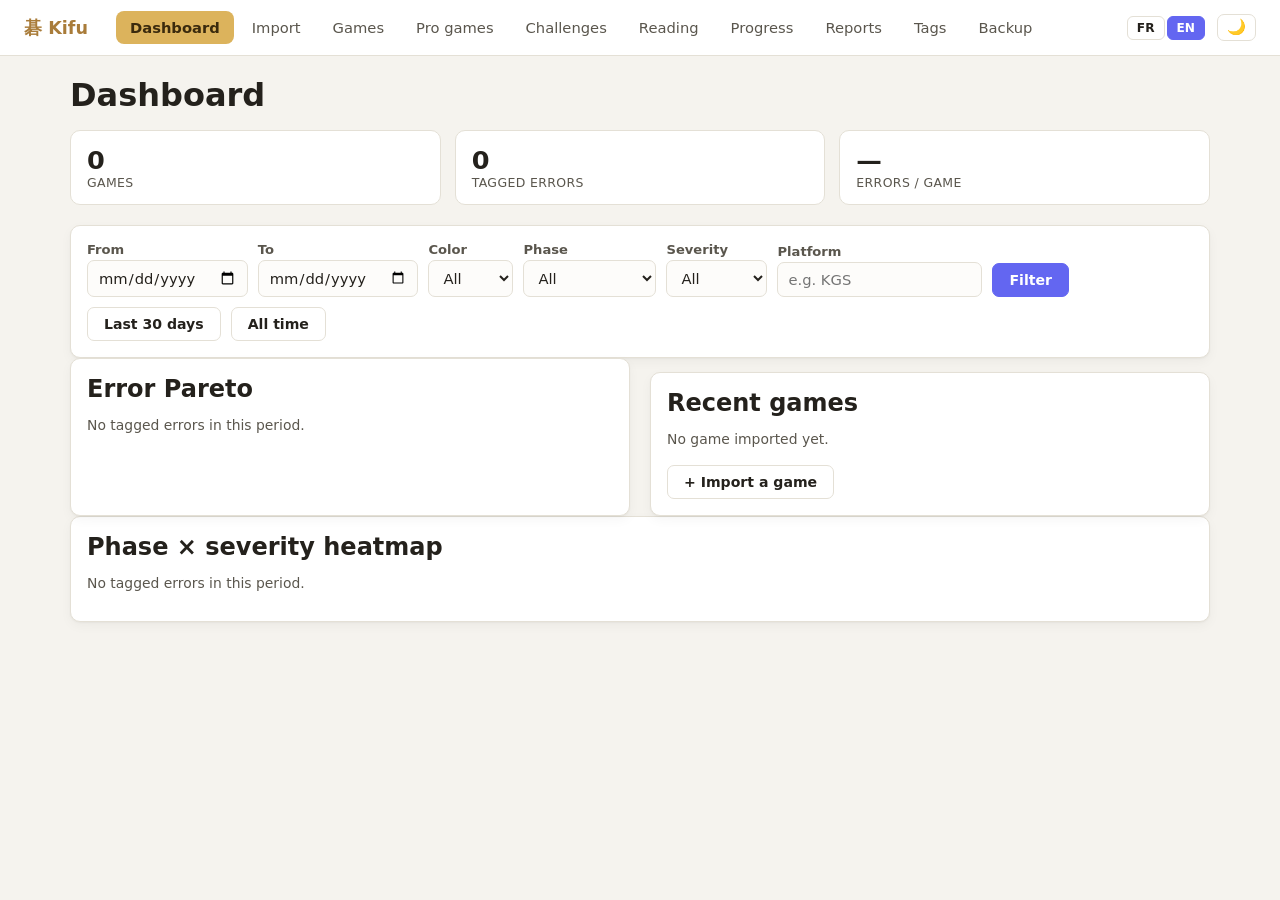
==== index.html @ 1a749c23 "Défis en onglets par semaine + mode sombre sur tout le site Défis : regroupés par semaine, chacune d" ====
<!doctype html>
<html lang="fr">
<head>
  <meta charset="utf-8" />
  <meta name="viewport" content="width=device-width, initial-scale=1" />
  <title>Dashboard — Kifu</title>
  <link rel="stylesheet" href="css/style.css?v=200" />
</head>
<body>
  <div id="nav-root"></div>
  <main>
    <h1 data-i18n="dashboard.title">Dashboard</h1>

    <div class="stat-cards" id="stat-cards"></div>

    <div class="panel">
      <div class="toolbar" style="margin-bottom:0;">
        <div class="field">
          <label for="fl-date-from" data-i18n="dashboard.filters.from">Du</label>
          <input id="fl-date-from" type="date" />
        </div>
        <div class="field">
          <label for="fl-date-to" data-i18n="dashboard.filters.to">Au</label>
          <input id="fl-date-to" type="date" />
        </div>
        <div class="field">
          <label for="fl-color" data-i18n="dashboard.filters.color">Couleur</label>
          <select id="fl-color">
            <option value="" data-i18n="dashboard.filters.colorAll">Toutes</option>
            <option value="black" data-i18n="dashboard.filters.colorBlack">Noir</option>
            <option value="white" data-i18n="dashboard.filters.colorWhite">Blanc</option>
          </select>
        </div>
        <div class="field">
          <label for="fl-phase" data-i18n="dashboard.filters.phase">Phase</label>
          <select id="fl-phase">
            <option value="" data-i18n="dashboard.filters.phaseAll">Toutes</option>
            <option value="fuseki" data-i18n="dashboard.filters.phaseFuseki">Fuseki</option>
            <option value="milieu" data-i18n="dashboard.filters.phaseMilieu">Milieu</option>
            <option value="yose" data-i18n="dashboard.filters.phaseYose">Yose</option>
          </select>
        </div>
        <div class="field">
          <label for="fl-severity" data-i18n="dashboard.filters.severity">Sévérité</label>
          <select id="fl-severity">
            <option value="" data-i18n="dashboard.filters.severityAll">Toutes</option>
            <option value="mineure" data-i18n="dashboard.filters.severityMineure">Mineure</option>
            <option value="moyenne" data-i18n="dashboard.filters.severityMoyenne">Moyenne</option>
            <option value="critique" data-i18n="dashboard.filters.severityCritique">Critique</option>
          </select>
        </div>
        <div class="field">
          <label for="fl-platform" data-i18n="dashboard.filters.platform">Plateforme</label>
          <input id="fl-platform" type="text" placeholder="ex : KGS" data-i18n-placeholder="dashboard.filters.platformPlaceholder" />
        </div>
        <div class="field">
          <button id="fl-apply" class="primary" data-i18n="dashboard.filters.apply">Filtrer</button>
        </div>
        <div class="field">
          <button id="fl-30d" data-i18n="dashboard.filters.last30d">30 derniers jours</button>
        </div>
        <div class="field">
          <button id="fl-reset" data-i18n="dashboard.filters.reset">Tout l'historique</button>
        </div>
      </div>
    </div>

    <div class="grid-2">
      <div class="panel">
        <h2 data-i18n="dashboard.pareto.title">Pareto des erreurs</h2>
        <div id="pareto-chart"></div>
        <p id="pareto-empty" class="muted hidden" data-i18n="dashboard.pareto.empty">Aucune erreur taguée sur cette période.</p>
      </div>

      <div class="panel">
        <h2 data-i18n="dashboard.recent.title">Parties récentes</h2>
        <div id="recent-games"></div>
        <div class="modal-actions" style="justify-content:flex-start;">
          <a class="btn primary" style="text-decoration:none;display:inline-block;" href="import.html" data-i18n="dashboard.recent.import">+ Importer une partie</a>
        </div>
      </div>
    </div>

    <div class="panel">
      <h2 data-i18n="dashboard.heatmap.title">Heatmap phase × sévérité</h2>
      <div id="heatmap"></div>
      <p id="heatmap-empty" class="muted hidden" data-i18n="dashboard.heatmap.empty">Aucune erreur taguée sur cette période.</p>
    </div>
  </main>

  <script src="js/sgf.js?v=200"></script>
  <script src="js/api.js?v=200"></script>
  <script src="js/i18n.js?v=200"></script>
  <script src="js/nav.js?v=200"></script>
  <script src="js/dashboard.js?v=200"></script>
</body>
</html>
---- css/style.css ----
:root {
  --bg: #f5f3ee;
  --bg-panel: #ffffff;
  --wood: #dcb35c;
  --wood-dark: #a97c3a;
  --ink: #24211c;
  --ink-soft: #5a564d;
  --border: #e4e0d6;
  --accent: #6366f1;
  --accent-dark: #4338ca;
  --sev-mineure: #22c55e;
  --sev-moyenne: #f59e0b;
  --sev-critique: #ef4444;
  --radius: 10px;
  --shadow: 0 1px 2px rgba(0, 0, 0, 0.04), 0 4px 12px rgba(0, 0, 0, 0.04);
  --input-bg: #fdfcfa;
  --hover-row: #faf8f3;
  --dropzone-hover-bg: #f2f2ff;
  --modal-backdrop: rgba(20, 18, 12, 0.4);
  --green-bg: #ecfdf5;
  --green-bg-soft: #f0fdf4;
  --green-border: #22c55e;
  --green-border-soft: #86efac;
  --green-text: #065f46;
  --red-bg: #fef2f2;
  --red-solid: #ef4444;
  color-scheme: light;
  font-family: "Segoe UI", system-ui, -apple-system, sans-serif;
}

@media (prefers-color-scheme: dark) {
  :root:not([data-theme="light"]) {
    --bg: #16140f;
    --bg-panel: #211e18;
    --wood-dark: #d6a659;
    --ink: #ede8de;
    --ink-soft: #a8a192;
    --border: #3a352b;
    --accent: #818cf8;
    --accent-dark: #a5b4fc;
    --shadow: 0 1px 2px rgba(0, 0, 0, 0.3), 0 4px 14px rgba(0, 0, 0, 0.35);
    --input-bg: #1a1712;
    --hover-row: #29251d;
    --dropzone-hover-bg: #24243a;
    --modal-backdrop: rgba(0, 0, 0, 0.6);
    --green-bg: #123324;
    --green-bg-soft: #0f2a1d;
    --green-border: #22c55e;
    --green-border-soft: #2f7a4d;
    --green-text: #6ee7a7;
    --red-bg: #3a1414;
    color-scheme: dark;
  }
}

[data-theme="dark"] {
  --bg: #16140f;
  --bg-panel: #211e18;
  --wood-dark: #d6a659;
  --ink: #ede8de;
  --ink-soft: #a8a192;
  --border: #3a352b;
  --accent: #818cf8;
  --accent-dark: #a5b4fc;
  --shadow: 0 1px 2px rgba(0, 0, 0, 0.3), 0 4px 14px rgba(0, 0, 0, 0.35);
  --input-bg: #1a1712;
  --hover-row: #29251d;
  --dropzone-hover-bg: #24243a;
  --modal-backdrop: rgba(0, 0, 0, 0.6);
  --green-bg: #123324;
  --green-bg-soft: #0f2a1d;
  --green-border: #22c55e;
  --green-border-soft: #2f7a4d;
  --green-text: #6ee7a7;
  --red-bg: #3a1414;
  color-scheme: dark;
}

* {
  box-sizing: border-box;
}

body {
  margin: 0;
  background: var(--bg);
  color: var(--ink);
  min-height: 100vh;
}

a {
  color: var(--accent-dark);
}

h1, h2, h3 {
  font-weight: 650;
  margin: 0 0 0.5em;
}

/* --- Navigation --- */

#nav-root {
  background: var(--bg-panel);
  border-bottom: 1px solid var(--border);
  padding: 0 24px;
  display: flex;
  align-items: center;
  gap: 4px;
  height: 56px;
  position: sticky;
  top: 0;
  z-index: 20;
}

#nav-root .brand {
  font-weight: 700;
  font-size: 1.1rem;
  margin-right: 24px;
  color: var(--wood-dark);
  text-decoration: none;
  display: flex;
  align-items: center;
  gap: 6px;
}

#nav-root a.nav-link {
  padding: 8px 14px;
  border-radius: 8px;
  text-decoration: none;
  color: var(--ink-soft);
  font-size: 0.92rem;
}

#nav-root a.nav-link:hover {
  background: var(--bg);
}

#nav-root a.nav-link.active {
  background: var(--wood);
  color: #3a2a0d;
  font-weight: 600;
}

.lang-switch {
  margin-left: auto;
  display: flex;
  gap: 2px;
  flex-shrink: 0;
}

.lang-btn {
  padding: 4px 9px;
  font-size: 0.76rem;
  border-radius: 6px;
}

.lang-btn.active {
  background: var(--accent);
  border-color: var(--accent);
  color: white;
}

.theme-toggle {
  margin-left: 8px;
  padding: 5px 9px;
  font-size: 0.95rem;
  line-height: 1;
}

.tab-row {
  display: flex;
  flex-wrap: wrap;
  gap: 6px;
  margin-bottom: 16px;
  border-bottom: 1px solid var(--border);
  padding-bottom: 12px;
}

.tab-btn {
  padding: 7px 14px;
  border-radius: 999px;
  font-size: 0.85rem;
}

.tab-btn.active {
  background: var(--accent);
  border-color: var(--accent);
  color: white;
}

.challenge-type-badge {
  text-transform: uppercase;
  letter-spacing: 0.03em;
  font-weight: 700;
}

.nav-toggle {
  display: none;
  margin-left: auto;
  padding: 6px 10px;
  font-size: 1.1rem;
  line-height: 1;
}

.nav-links {
  display: contents;
}

main {
  max-width: 1180px;
  margin: 0 auto;
  padding: 20px 20px 40px;
}

/* --- Panels / cards --- */

.panel {
  background: var(--bg-panel);
  border: 1px solid var(--border);
  border-radius: var(--radius);
  box-shadow: var(--shadow);
  padding: 16px;
}

.panel + .panel {
  margin-top: 14px;
}

.grid-2 {
  display: grid;
  grid-template-columns: 1fr 1fr;
  gap: 20px;
}

@media (max-width: 860px) {
  .grid-2 {
    grid-template-columns: 1fr;
  }
}

/* --- Forms --- */

label {
  display: block;
  font-size: 0.82rem;
  font-weight: 600;
  color: var(--ink-soft);
  margin: 12px 0 4px;
}

label:first-child {
  margin-top: 0;
}

input[type="text"],
input[type="date"],
input[type="number"],
input[type="url"],
select,
textarea {
  width: 100%;
  padding: 8px 10px;
  border: 1px solid var(--border);
  border-radius: 7px;
  background: var(--input-bg);
  color: var(--ink);
  font-size: 0.92rem;
  font-family: inherit;
}

textarea {
  resize: vertical;
  min-height: 80px;
}

input:focus, select:focus, textarea:focus {
  outline: 2px solid var(--accent);
  outline-offset: -1px;
}

.field-row {
  display: grid;
  grid-template-columns: 1fr 1fr;
  gap: 12px;
}

/* --- Buttons --- */

button, .btn {
  cursor: pointer;
  border: 1px solid var(--border);
  background: var(--bg-panel);
  color: var(--ink);
  padding: 8px 16px;
  border-radius: 7px;
  font-size: 0.88rem;
  font-weight: 600;
  font-family: inherit;
}

button:hover, .btn:hover {
  background: var(--bg);
}

button.primary {
  background: var(--accent);
  border-color: var(--accent);
  color: white;
}

button.primary:hover {
  background: var(--accent-dark);
}

button.danger {
  color: var(--sev-critique);
}

button:disabled {
  opacity: 0.5;
  cursor: not-allowed;
}

button.icon-btn {
  padding: 6px 9px;
}

/* --- Tables --- */

table {
  width: 100%;
  border-collapse: collapse;
  font-size: 0.9rem;
}

th, td {
  text-align: left;
  padding: 9px 10px;
  border-bottom: 1px solid var(--border);
}

th {
  color: var(--ink-soft);
  font-weight: 600;
  font-size: 0.78rem;
  text-transform: uppercase;
  letter-spacing: 0.03em;
  cursor: pointer;
  user-select: none;
}

tbody tr:hover {
  background: var(--hover-row);
}

tbody tr {
  cursor: pointer;
}

/* --- Tags / badges --- */

.badge {
  display: inline-flex;
  align-items: center;
  gap: 5px;
  padding: 2px 9px;
  border-radius: 999px;
  font-size: 0.76rem;
  font-weight: 600;
  color: white;
}

.badge.outline {
  background: transparent;
  border: 1px solid currentColor;
}

.sev-dot {
  width: 8px;
  height: 8px;
  border-radius: 50%;
  display: inline-block;
}

.sev-mineure { background: var(--sev-mineure); }
.sev-moyenne { background: var(--sev-moyenne); }
.sev-critique { background: var(--sev-critique); }

/* --- Toolbar / filters --- */

.toolbar {
  display: flex;
  flex-wrap: wrap;
  gap: 10px;
  align-items: flex-end;
  margin-bottom: 16px;
}

.toolbar .field {
  display: flex;
  flex-direction: column;
}

.toolbar label {
  margin: 0 0 3px;
}

/* --- Empty / helper text --- */

.muted {
  color: var(--ink-soft);
  font-size: 0.87rem;
}

.error-msg {
  color: var(--sev-critique);
  font-size: 0.85rem;
  margin-top: 6px;
}

.toast {
  position: fixed;
  bottom: 20px;
  right: 20px;
  background: var(--ink);
  color: white;
  padding: 10px 16px;
  border-radius: 8px;
  font-size: 0.88rem;
  box-shadow: var(--shadow);
  z-index: 100;
  opacity: 0;
  transform: translateY(8px);
  transition: all 0.2s ease;
  pointer-events: none;
}

.toast.show {
  opacity: 1;
  transform: translateY(0);
}

.toast.error {
  background: var(--sev-critique);
}

/* --- Dropzone --- */

.dropzone {
  border: 2px dashed var(--border);
  border-radius: var(--radius);
  padding: 36px 20px;
  text-align: center;
  color: var(--ink-soft);
  transition: all 0.15s ease;
}

.dropzone.dragover {
  border-color: var(--accent);
  background: var(--dropzone-hover-bg);
}

/* --- Goban --- */

.goban-wrap {
  display: flex;
  gap: 20px;
  align-items: flex-start;
  flex-wrap: wrap;
}

.review-board-col {
  flex: 2 1 480px;
  min-width: 320px;
  max-width: 100%;
}

.sidebar-comment {
  padding-bottom: 14px;
  border-bottom: 1px solid var(--border);
  margin-bottom: 14px;
}

#goban-canvas {
  background: var(--wood);
  border-radius: 6px;
  box-shadow: var(--shadow);
  touch-action: none;
}

.goban-controls {
  display: flex;
  align-items: center;
  gap: 6px;
  margin-top: 12px;
  flex-wrap: wrap;
}

.goban-controls input[type="range"] {
  flex: 1;
  min-width: 160px;
}

.error-sidebar {
  flex: 1;
  min-width: 240px;
  max-width: 320px;
  position: sticky;
  top: 12px;
  max-height: calc(100vh - 24px);
  overflow-y: auto;
  padding-right: 4px;
}

.error-sidebar h3 {
  margin-top: 20px;
}

.error-sidebar h3:first-child {
  margin-top: 0;
}

.sidebar-comment textarea {
  min-height: 90px;
}

.move-tree-wrap {
  margin-top: 10px;
  padding: 6px 4px;
  overflow-x: auto;
  overflow-y: auto;
  max-height: 190px;
  border-top: 1px solid var(--border);
  max-width: 100%;
}

.move-tree-wrap svg {
  display: block;
}

.move-tree-wrap svg [data-jump],
.move-tree-wrap svg [data-view-branch] {
  cursor: pointer;
}

.move-tree-wrap svg circle[data-jump]:hover {
  stroke: var(--accent);
  stroke-width: 2;
}

.move-tree-wrap svg circle[data-view-branch]:hover {
  stroke-width: 2.5;
}

.move-tree-wrap svg line[data-view-branch]:hover {
  stroke-width: 2.5;
}

@media (max-width: 860px) {
  .error-sidebar {
    position: static;
    max-height: none;
    max-width: none;
  }
}

.error-item {
  display: flex;
  align-items: center;
  gap: 6px;
  padding: 4px 8px;
  border-radius: 6px;
  border: 1px solid var(--border);
  margin-bottom: 3px;
  cursor: pointer;
  font-size: 0.78rem;
}

.error-item:hover {
  background: var(--bg);
}

.error-item .move-no {
  font-weight: 700;
  color: var(--ink-soft);
  min-width: 26px;
  flex-shrink: 0;
}

.error-item .dot {
  width: 9px;
  height: 9px;
  border-radius: 50%;
  flex-shrink: 0;
}

.error-item-label {
  flex: 1;
  overflow: hidden;
  text-overflow: ellipsis;
  white-space: nowrap;
}

.error-item .icon-btn {
  padding: 1px 5px;
  font-size: 0.8rem;
}

/* --- Tag rapide (catégorie / sévérité, sans modal) --- */

.severity-picker {
  display: flex;
  gap: 4px;
}

.severity-picker button {
  padding: 3px 10px;
  font-size: 0.76rem;
  border-radius: 999px;
}

.severity-picker button.active {
  background: var(--accent);
  border-color: var(--accent);
  color: white;
}

.link-btn {
  display: inline-block;
  margin-top: 8px;
  background: none;
  border: none;
  color: var(--accent-dark);
  text-decoration: underline;
  padding: 0;
  font-size: 0.78rem;
  cursor: pointer;
}

/* --- Pareto bars (fallback simple bar list) --- */

.pareto-row {
  display: grid;
  grid-template-columns: 160px 1fr 40px;
  align-items: center;
  gap: 10px;
  margin-bottom: 8px;
  font-size: 0.86rem;
}

.pareto-bar-bg {
  background: var(--bg);
  border-radius: 5px;
  overflow: hidden;
  height: 18px;
}

.pareto-bar-fill {
  height: 100%;
  border-radius: 5px;
}

/* --- Modal --- */

.modal-backdrop {
  position: fixed;
  inset: 0;
  background: var(--modal-backdrop);
  display: flex;
  align-items: center;
  justify-content: center;
  z-index: 50;
}

.modal {
  background: var(--bg-panel);
  border-radius: var(--radius);
  padding: 22px;
  width: 420px;
  max-width: 92vw;
  max-height: 88vh;
  overflow-y: auto;
  box-shadow: var(--shadow);
}

.modal-actions {
  display: flex;
  justify-content: flex-end;
  gap: 8px;
  margin-top: 18px;
}

.hidden {
  display: none !important;
}

.picking-banner {
  background: var(--green-bg);
  border: 1px solid var(--green-border);
  color: var(--green-text);
  border-radius: var(--radius);
  padding: 10px 14px;
  font-size: 0.85rem;
  display: flex;
  align-items: center;
  gap: 12px;
  justify-content: space-between;
  margin-bottom: 10px;
}

.chip-row {
  display: flex;
  flex-wrap: wrap;
  gap: 6px;
  margin-bottom: 8px;
}

.chip {
  display: inline-flex;
  align-items: center;
  gap: 6px;
  background: var(--green-bg);
  border: 1px solid var(--green-border);
  color: var(--green-text);
  border-radius: 999px;
  padding: 3px 10px;
  font-size: 0.82rem;
  font-weight: 600;
}

.chip button {
  border: none;
  background: transparent;
  color: var(--green-text);
  padding: 0;
  font-weight: 700;
  cursor: pointer;
}

/* --- Marker toolbar (symboles OGS) --- */

.marker-toolbar {
  display: flex;
  align-items: center;
  gap: 4px;
  margin-top: 10px;
  flex-wrap: wrap;
}

.branch-section {
  margin-top: 16px;
  padding: 12px 14px;
  border: 1px solid var(--green-border-soft);
  border-radius: var(--radius);
  background: var(--green-bg-soft);
}

.branch-toolbar {
  display: flex;
  align-items: center;
  gap: 6px;
  margin-top: 10px;
  flex-wrap: wrap;
  background: var(--green-bg);
  border: 1px solid var(--green-border);
  border-radius: var(--radius);
  padding: 8px 10px;
}

.branch-chip {
  display: inline-flex;
  align-items: center;
  gap: 6px;
  background: var(--green-bg-soft);
  border: 1px solid var(--green-border-soft);
  border-radius: 999px;
  padding: 3px 10px;
  font-size: 0.82rem;
  cursor: pointer;
}

.branch-chip button {
  border: none;
  background: transparent;
  color: var(--sev-critique);
  padding: 0;
  font-weight: 700;
  cursor: pointer;
}

.marker-btn {
  padding: 6px 10px;
  font-size: 1rem;
  line-height: 1;
  min-width: 36px;
}

.marker-btn.active {
  background: var(--accent);
  border-color: var(--accent);
  color: white;
}

/* --- Salle de review partagée --- */

.room-banner {
  border-color: var(--red-solid);
  background: var(--red-bg);
  padding: 8px 14px;
}

.room-banner strong {
  font-size: 0.9rem;
}

.room-banner #room-status {
  font-size: 0.82rem;
}

.room-banner #room-leave-btn {
  padding: 4px 10px;
  font-size: 0.82rem;
}

#room-participants {
  display: flex;
  flex-wrap: wrap;
  gap: 4px 14px;
}

.participant-row {
  display: flex;
  align-items: center;
  gap: 6px;
  padding: 2px 0;
  font-size: 0.8rem;
}

.participant-row .badge-controller {
  background: #ef4444;
  color: white;
  font-size: 0.7rem;
  padding: 1px 8px;
  border-radius: 999px;
  font-weight: 700;
}

.participant-row button {
  padding: 3px 10px;
  font-size: 0.78rem;
}

/* --- Heatmap --- */

.heatmap-table {
  border-collapse: collapse;
  font-size: 0.85rem;
}

.heatmap-table th, .heatmap-table td {
  padding: 10px 16px;
  text-align: center;
  border: 1px solid var(--border);
}

.heatmap-table th {
  cursor: default;
  text-transform: none;
  letter-spacing: 0;
  font-size: 0.8rem;
}

.heatmap-cell {
  font-weight: 700;
  color: var(--ink);
}

/* --- Progression / rapports --- */

.svg-chart-wrap {
  overflow-x: auto;
}

.persist-table td, .persist-table th {
  padding: 8px 10px;
}

.report-nav {
  display: flex;
  align-items: center;
  gap: 10px;
  margin-bottom: 16px;
}

.report-section h3 {
  margin-top: 22px;
}

@media print {
  #nav-root, .no-print {
    display: none !important;
  }
  main {
    max-width: none;
  }
  .panel {
    box-shadow: none;
    border: none;
  }
}

.color-swatch {
  width: 18px;
  height: 18px;
  border-radius: 5px;
  display: inline-block;
  vertical-align: middle;
  border: 1px solid rgba(0,0,0,0.1);
}

.stat-cards {
  display: grid;
  grid-template-columns: repeat(auto-fit, minmax(150px, 1fr));
  gap: 14px;
  margin-bottom: 20px;
}

.stat-card {
  background: var(--bg-panel);
  border: 1px solid var(--border);
  border-radius: var(--radius);
  padding: 14px 16px;
}

.stat-card .value {
  font-size: 1.6rem;
  font-weight: 700;
}

.stat-card .label {
  font-size: 0.78rem;
  color: var(--ink-soft);
  text-transform: uppercase;
  letter-spacing: 0.03em;
}

/* ===== Mobile ===== */

/* Le plateau est dessiné en interne à une résolution fixe (600x600), mais on peut le
   redimensionner à l'affichage sans rien casser : goban.pixelToPos() convertit déjà les
   coordonnées de clic via le ratio canvas.clientWidth, donc ça reste cliquable au bon
   endroit même réduit en CSS. Toujours actif (pas juste en media query) : utile dès que
   la fenêtre est plus étroite que ~650px, pas seulement sur "vrai" mobile. */
#goban-canvas {
  max-width: 100%;
  height: auto;
  display: block;
}

/* Un panel qui contient un tableau devient scrollable horizontalement au lieu de faire
   déborder toute la page — évite de casser la mise en page sur les listes (parties,
   étiquettes, heatmap, comparaison de rapports...) sans toucher au HTML de chaque page. */
.panel:has(table) {
  overflow-x: auto;
}

@media (max-width: 768px) {
  #nav-root {
    flex-wrap: wrap;
    height: auto;
    min-height: 52px;
    padding: 8px 14px;
    row-gap: 6px;
  }

  #nav-root .brand {
    margin-right: 0;
  }

  .nav-toggle {
    display: inline-flex;
    order: 2;
  }

  .lang-switch {
    order: 3;
    margin-left: 8px;
  }

  .theme-toggle {
    order: 3;
    margin-left: 4px;
  }

  .nav-links {
    display: none;
    order: 4;
    width: 100%;
    flex-direction: column;
    gap: 2px;
  }

  .nav-links.open {
    display: flex;
  }

  #nav-root a.nav-link {
    padding: 11px 12px;
  }

  main {
    padding: 14px 12px 32px;
  }

  h1 {
    font-size: 1.4rem;
  }

  .panel {
    padding: 12px;
  }

  /* Formulaires deux colonnes -> une colonne, sinon champs illisibles en étroit */
  .field-row {
    grid-template-columns: 1fr;
    gap: 0;
  }

  /* 16px minimum : en dessous, Safari iOS zoome automatiquement sur le champ au focus */
  input[type="text"],
  input[type="date"],
  input[type="number"],
  input[type="url"],
  select,
  textarea {
    font-size: 16px;
  }

  button, .btn {
    padding: 9px 14px;
  }

  .modal {
    width: 100%;
    padding: 16px;
  }

  .goban-wrap {
    gap: 14px;
  }

  .review-board-col {
    min-width: 0;
    flex-basis: 100%;
  }

  .error-sidebar {
    min-width: 0;
    max-width: none;
    flex-basis: 100%;
  }

  .report-nav {
    flex-wrap: wrap;
  }

  .stat-cards {
    grid-template-columns: repeat(auto-fit, minmax(120px, 1fr));
    gap: 8px;
  }
}

@media (max-width: 480px) {
  /* En-têtes "titre + boutons d'action" côte à côte (fiche partie, parties pro...) :
     trop serré sur petit écran, on empile. */
  .panel-header {
    flex-direction: column;
    align-items: stretch !important;
  }

  .panel-header > div:last-child {
    display: flex;
    flex-wrap: wrap;
  }
}
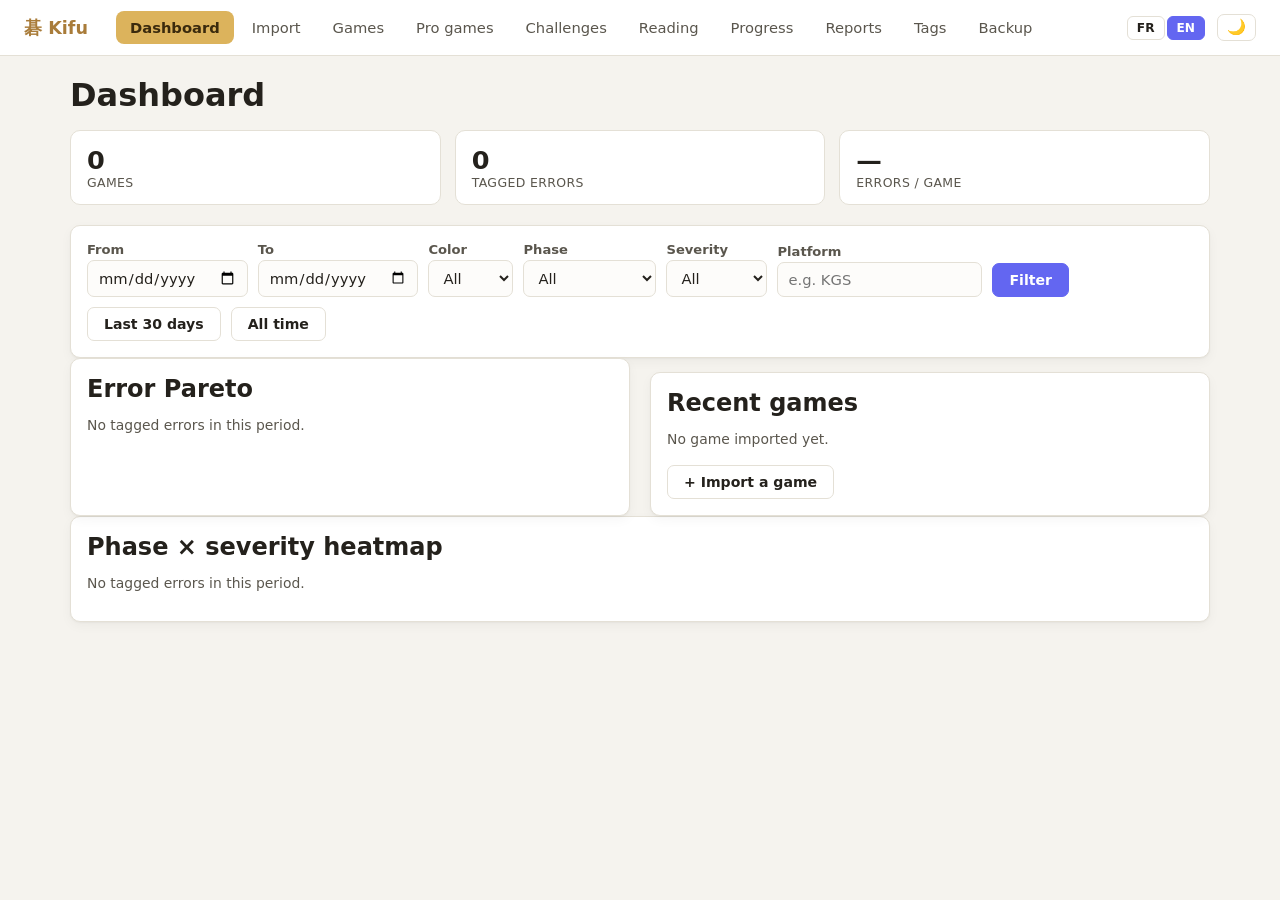
==== commit cb653e62: "Lecture = branches directes, message Discord honor-system, catégories traduites Bibliothèque de lect" ====
--- a/index.html
+++ b/index.html
@@ -4,7 +4,7 @@
   <meta charset="utf-8" />
   <meta name="viewport" content="width=device-width, initial-scale=1" />
   <title>Dashboard — Kifu</title>
-  <link rel="stylesheet" href="css/style.css?v=200" />
+  <link rel="stylesheet" href="css/style.css?v=202" />
 </head>
 <body>
   <div id="nav-root"></div>
@@ -88,10 +88,10 @@
     </div>
   </main>
 
-  <script src="js/sgf.js?v=200"></script>
-  <script src="js/api.js?v=200"></script>
-  <script src="js/i18n.js?v=200"></script>
-  <script src="js/nav.js?v=200"></script>
-  <script src="js/dashboard.js?v=200"></script>
+  <script src="js/sgf.js?v=202"></script>
+  <script src="js/api.js?v=202"></script>
+  <script src="js/i18n.js?v=202"></script>
+  <script src="js/nav.js?v=202"></script>
+  <script src="js/dashboard.js?v=202"></script>
 </body>
 </html>
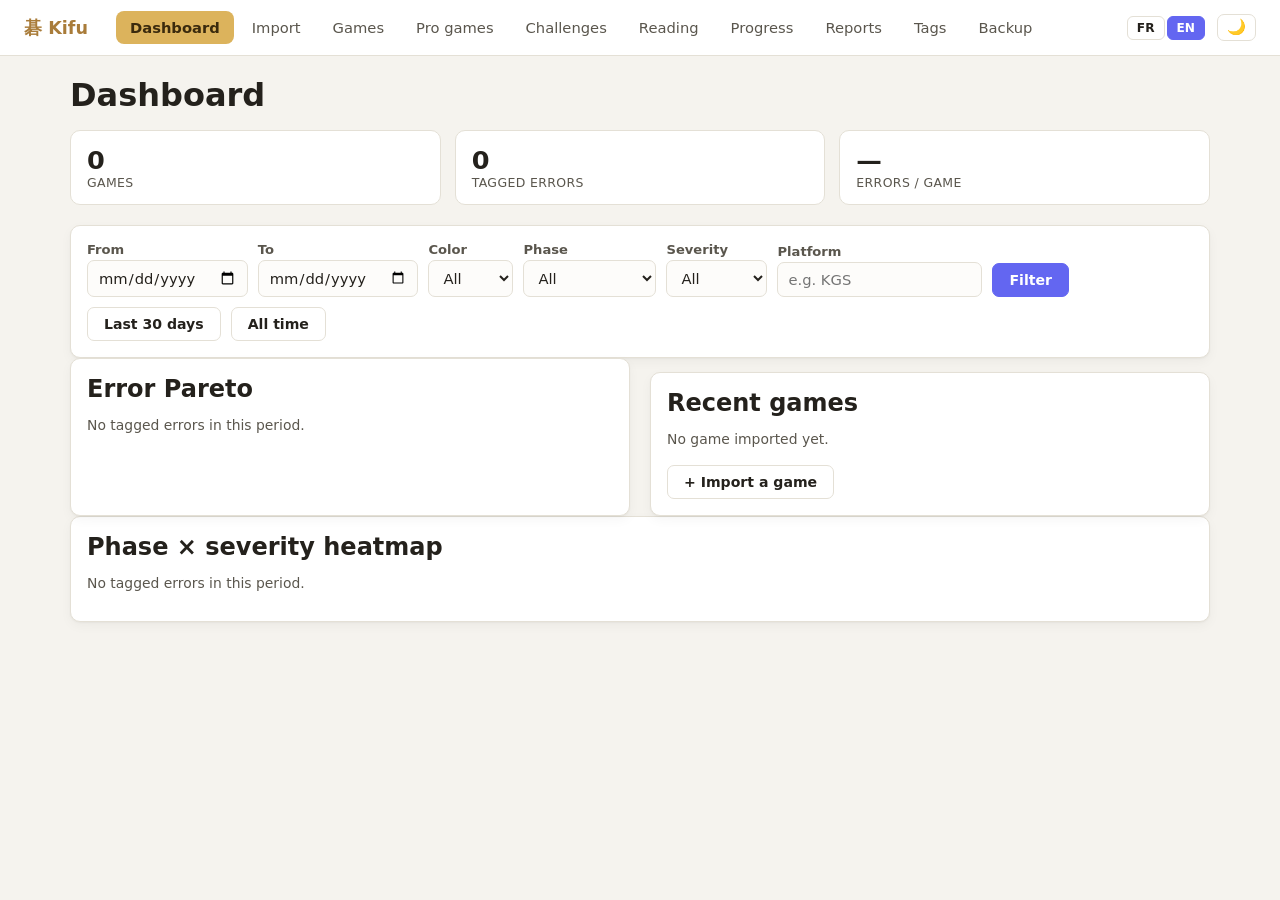
==== commit 5e045392: "Terminer une séquence l'ajoute directement à la bibliothèque de lecture Le clic 📚 séparé demandait u" ====
--- a/index.html
+++ b/index.html
@@ -4,7 +4,7 @@
   <meta charset="utf-8" />
   <meta name="viewport" content="width=device-width, initial-scale=1" />
   <title>Dashboard — Kifu</title>
-  <link rel="stylesheet" href="css/style.css?v=202" />
+  <link rel="stylesheet" href="css/style.css?v=206" />
 </head>
 <body>
   <div id="nav-root"></div>
@@ -88,10 +88,10 @@
     </div>
   </main>
 
-  <script src="js/sgf.js?v=202"></script>
-  <script src="js/api.js?v=202"></script>
-  <script src="js/i18n.js?v=202"></script>
-  <script src="js/nav.js?v=202"></script>
-  <script src="js/dashboard.js?v=202"></script>
+  <script src="js/sgf.js?v=206"></script>
+  <script src="js/api.js?v=206"></script>
+  <script src="js/i18n.js?v=206"></script>
+  <script src="js/nav.js?v=206"></script>
+  <script src="js/dashboard.js?v=206"></script>
 </body>
 </html>
--- a/css/style.css
+++ b/css/style.css
@@ -421,8 +421,10 @@
   position: fixed;
   bottom: 20px;
   right: 20px;
-  background: var(--ink);
-  color: white;
+  /* Couleurs fixes (pas liées à --ink, qui s'inverse en mode sombre) : sinon le fond
+     devient clair en mode sombre alors que le texte reste blanc, donc illisible. */
+  background: #24211c;
+  color: #ffffff;
   padding: 10px 16px;
   border-radius: 8px;
   font-size: 0.88rem;
@@ -603,6 +605,17 @@
 .error-item .icon-btn {
   padding: 1px 5px;
   font-size: 0.8rem;
+}
+
+/* Bandeau de succès (fin de guess-the-move / entraînement reading) : couleurs liées aux
+   variables de thème, sinon le texte reste illisible en mode sombre (fond clair figé). */
+.success-box {
+  margin-top: 16px;
+  padding: 12px 14px;
+  border: 1px solid var(--green-border-soft);
+  border-radius: var(--radius);
+  background: var(--green-bg-soft);
+  color: var(--green-text);
 }
 
 /* --- Tag rapide (catégorie / sévérité, sans modal) --- */
@@ -787,6 +800,15 @@
   cursor: pointer;
 }
 
+.branch-chip button[data-reading-branch] {
+  color: var(--ink-soft);
+  font-weight: 400;
+}
+
+.branch-chip button[data-reading-branch].reading-on {
+  color: var(--accent);
+}
+
 .marker-btn {
   padding: 6px 10px;
   font-size: 1rem;
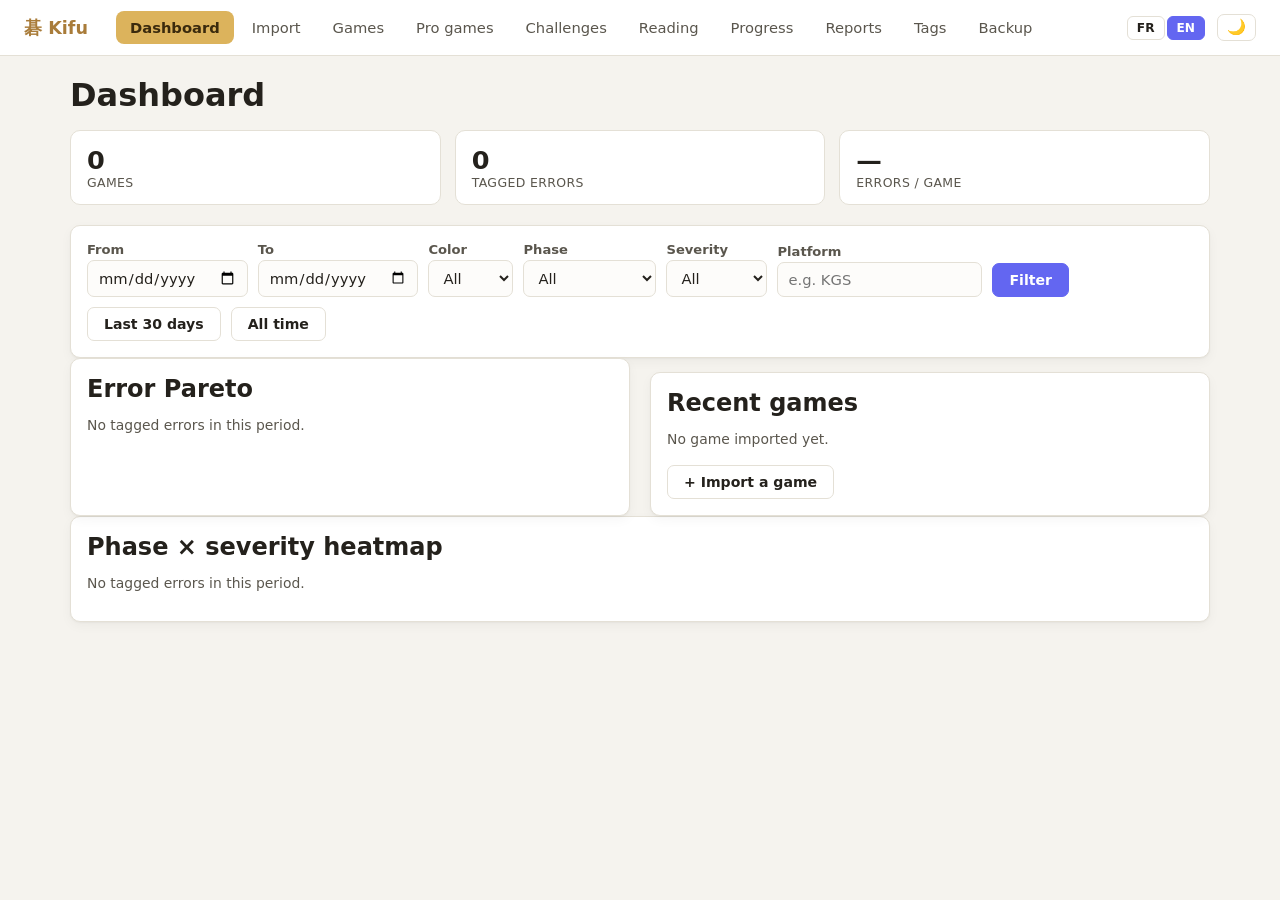
==== commit 7205d424: "Corrige les noms d'étiquettes non traduits sur la page Étiquettes categories.js affichait le nom bru" ====
--- a/index.html
+++ b/index.html
@@ -4,7 +4,7 @@
   <meta charset="utf-8" />
   <meta name="viewport" content="width=device-width, initial-scale=1" />
   <title>Dashboard — Kifu</title>
-  <link rel="stylesheet" href="css/style.css?v=206" />
+  <link rel="stylesheet" href="css/style.css?v=207" />
 </head>
 <body>
   <div id="nav-root"></div>
@@ -88,10 +88,10 @@
     </div>
   </main>
 
-  <script src="js/sgf.js?v=206"></script>
-  <script src="js/api.js?v=206"></script>
-  <script src="js/i18n.js?v=206"></script>
-  <script src="js/nav.js?v=206"></script>
-  <script src="js/dashboard.js?v=206"></script>
+  <script src="js/sgf.js?v=207"></script>
+  <script src="js/api.js?v=207"></script>
+  <script src="js/i18n.js?v=207"></script>
+  <script src="js/nav.js?v=207"></script>
+  <script src="js/dashboard.js?v=207"></script>
 </body>
 </html>
